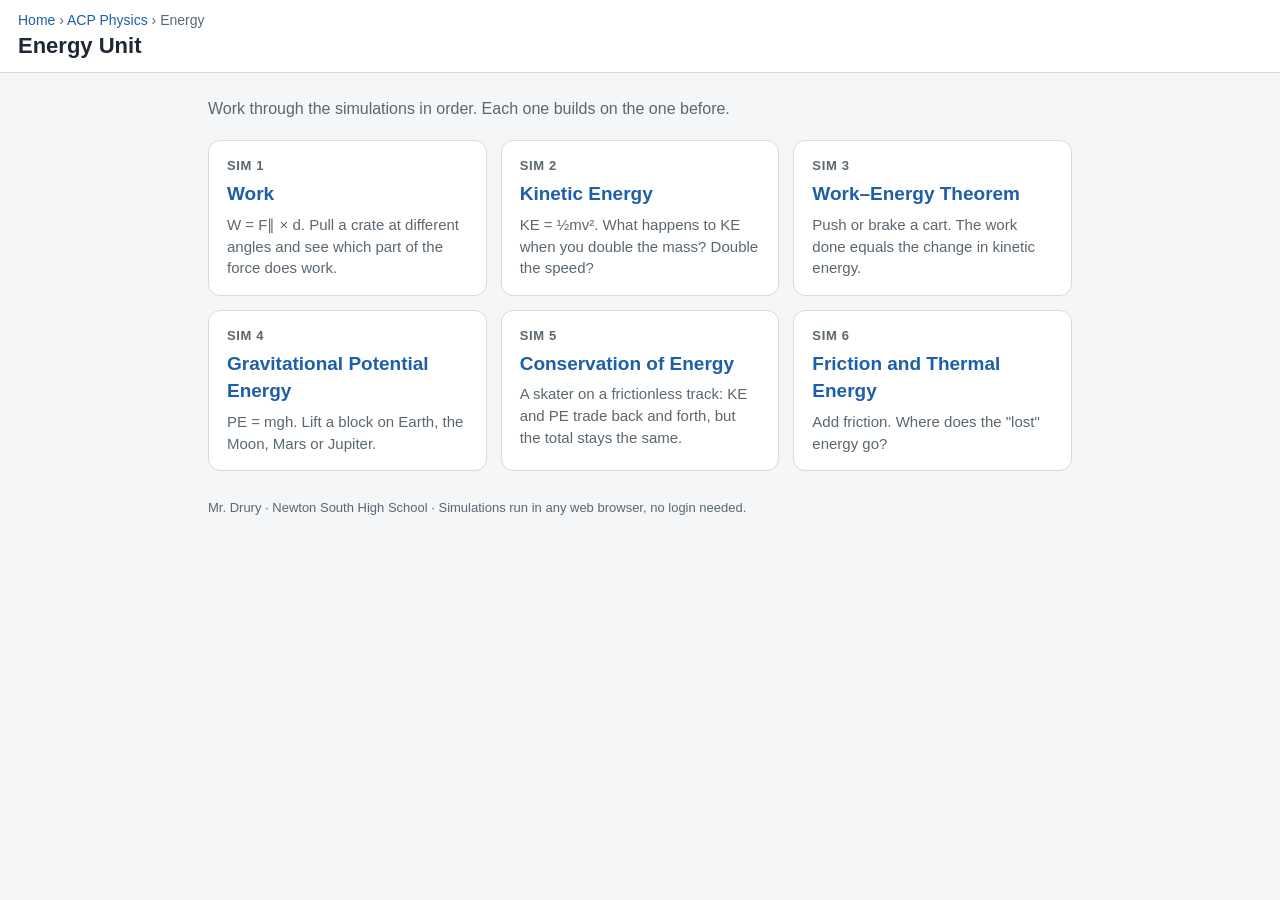
==== acp/energy/index.html @ b4f2cec8 "Add ACP energy unit: six simulations, menus and shared assets Co-Authored-By: Claude Opus 5.5 <norep" ====
<!DOCTYPE html>
<html lang="en">
<head>
<meta charset="utf-8">
<meta name="viewport" content="width=device-width, initial-scale=1">
<title>Energy | ACP Physics</title>
<link rel="stylesheet" href="../../assets/sim.css">
</head>
<body>
<header class="sim-header">
  <div>
    <div class="crumbs"><a href="../../">Home</a> › <a href="../">ACP Physics</a> › Energy</div>
    <h1>Energy Unit</h1>
  </div>
</header>
<main class="menu">
  <p class="sub">Work through the simulations in order. Each one builds on the one before.</p>
  <div class="cards">
    <a class="card-link" href="work/">
      <div class="num">Sim 1</div>
      <h2>Work</h2>
      <p>W = F∥ × d. Pull a crate at different angles and see which part of the force does work.</p>
    </a>
    <a class="card-link" href="kinetic-energy/">
      <div class="num">Sim 2</div>
      <h2>Kinetic Energy</h2>
      <p>KE = ½mv². What happens to KE when you double the mass? Double the speed?</p>
    </a>
    <a class="card-link" href="work-energy-theorem/">
      <div class="num">Sim 3</div>
      <h2>Work–Energy Theorem</h2>
      <p>Push or brake a cart. The work done equals the change in kinetic energy.</p>
    </a>
    <a class="card-link" href="potential-energy/">
      <div class="num">Sim 4</div>
      <h2>Gravitational Potential Energy</h2>
      <p>PE = mgh. Lift a block on Earth, the Moon, Mars or Jupiter.</p>
    </a>
    <a class="card-link" href="energy-conservation/">
      <div class="num">Sim 5</div>
      <h2>Conservation of Energy</h2>
      <p>A skater on a frictionless track: KE and PE trade back and forth, but the total stays the same.</p>
    </a>
    <a class="card-link" href="friction-thermal/">
      <div class="num">Sim 6</div>
      <h2>Friction and Thermal Energy</h2>
      <p>Add friction. Where does the "lost" energy go?</p>
    </a>
  </div>
  <p class="footer-note">Mr. Drury · Newton South High School · Simulations run in any web browser, no login needed.</p>
</main>
</body>
</html>
---- assets/sim.css ----
/* Shared styles for Mr. Drury's physics simulations */
:root {
  --ink: #1f2933;
  --muted: #5b6770;
  --line: #d5dbe0;
  --bg: #f4f6f8;
  --panel: #ffffff;
  --accent: #1d5fa8;
  --ke: #2e7d32;     /* kinetic: green */
  --pe: #1d5fa8;     /* potential: blue */
  --th: #c0392b;     /* thermal: red */
  --tot: #6b4c9a;    /* total: purple */
  --work: #d97706;   /* work: orange */
}
* { box-sizing: border-box; }
html, body { margin: 0; padding: 0; }
body {
  font-family: "Segoe UI", Roboto, Helvetica, Arial, sans-serif;
  color: var(--ink);
  background: var(--bg);
  font-size: 16px;
  line-height: 1.45;
}
a { color: var(--accent); }

/* ---------- Header and tabs ---------- */
.sim-header {
  display: flex; align-items: center; gap: 16px; flex-wrap: wrap;
  padding: 10px 18px; background: var(--panel); border-bottom: 1px solid var(--line);
}
.sim-header .crumbs { font-size: 14px; color: var(--muted); }
.sim-header .crumbs a { text-decoration: none; }
.sim-header h1 { font-size: 22px; margin: 0; font-weight: 650; }
.tabs { display: flex; gap: 4px; margin-left: auto; }
.tab-btn {
  font: inherit; font-size: 15px; padding: 7px 16px; border: 1px solid var(--line);
  background: var(--bg); border-radius: 8px; cursor: pointer; color: var(--ink);
}
.tab-btn.active { background: var(--accent); color: #fff; border-color: var(--accent); }
.tab-panel { display: none; }
.tab-panel.active { display: block; }

/* ---------- Simulation layout ---------- */
.sim-wrap {
  display: grid; grid-template-columns: minmax(0, 1fr) 320px; gap: 14px;
  padding: 10px 14px; max-width: 1400px; margin: 0 auto;
}
@media (max-width: 900px) { .sim-wrap { grid-template-columns: 1fr; } }
.stage {
  background: var(--panel); border: 1px solid var(--line); border-radius: 12px;
  padding: 8px; min-width: 0;
}
.stage canvas { width: 100%; height: auto; display: block; border-radius: 8px; }
.panel {
  background: var(--panel); border: 1px solid var(--line); border-radius: 12px;
  padding: 12px 14px; display: flex; flex-direction: column; gap: 8px;
}
.panel h2 { font-size: 15px; text-transform: uppercase; letter-spacing: .04em; color: var(--muted); margin: 4px 0 0; }

.ctrl label { display: flex; justify-content: space-between; font-weight: 600; font-size: 15px; }
.ctrl label .val { font-variant-numeric: tabular-nums; color: var(--accent); }
.ctrl input[type=range] { width: 100%; accent-color: var(--accent); height: 24px; margin: 2px 0; }
.ctrl select { font: inherit; width: 100%; padding: 6px; border-radius: 6px; border: 1px solid var(--line); }
.check { display: flex; align-items: center; gap: 8px; font-size: 15px; cursor: pointer; }
.check input { width: 18px; height: 18px; accent-color: var(--accent); }

.btn-row { display: flex; gap: 8px; flex-wrap: wrap; }
.btn {
  font: inherit; font-weight: 600; padding: 8px 16px; border-radius: 8px; cursor: pointer;
  border: 1px solid var(--accent); background: var(--accent); color: #fff; flex: 1;
}
.btn.secondary { background: #fff; color: var(--accent); }
.btn:disabled { opacity: .5; cursor: default; }

.readouts { border-top: 1px solid var(--line); padding-top: 8px; display: grid; gap: 3px; }
.ro { display: flex; justify-content: space-between; align-items: baseline; font-size: 16px; }
.ro .k { color: var(--muted); }
.ro .v { font-weight: 700; font-variant-numeric: tabular-nums; font-size: 17px; }
.ro.big .v { font-size: 22px; }
.eq {
  background: var(--bg); border-radius: 8px; padding: 8px 10px; font-size: 15px; text-align: center;
}
.eq b { font-size: 17px; }

/* ---------- History tab ---------- */
.history { max-width: 860px; margin: 0 auto; padding: 18px; }
.history .card {
  background: var(--panel); border: 1px solid var(--line); border-radius: 12px;
  padding: 16px 20px; margin-bottom: 14px;
}
.history h2 { margin: 0 0 6px; font-size: 20px; }
.history h3 { margin: 0 0 4px; font-size: 17px; }
.history .dates { color: var(--muted); font-weight: 500; font-size: 15px; }
.history .connect { border-left: 5px solid var(--work); }
.history .connect h3 { color: var(--work); }

/* ---------- Menu pages ---------- */
.menu { max-width: 900px; margin: 0 auto; padding: 24px 18px 40px; }
.menu h1 { margin: 0 0 4px; }
.menu .sub { color: var(--muted); margin: 0 0 20px; }
.cards { display: grid; grid-template-columns: repeat(auto-fill, minmax(250px, 1fr)); gap: 14px; }
.card-link {
  display: block; background: var(--panel); border: 1px solid var(--line); border-radius: 12px;
  padding: 16px 18px; text-decoration: none; color: var(--ink); transition: box-shadow .15s, border-color .15s;
}
.card-link:hover { border-color: var(--accent); box-shadow: 0 2px 10px rgba(0,0,0,.08); }
.card-link .num { font-size: 13px; color: var(--muted); font-weight: 600; text-transform: uppercase; letter-spacing: .05em; }
.card-link h2 { margin: 4px 0 6px; font-size: 19px; color: var(--accent); }
.card-link p { margin: 0; font-size: 15px; color: var(--muted); }
.card-link.soon { opacity: .55; pointer-events: none; }
.footer-note { margin-top: 28px; font-size: 13px; color: var(--muted); }
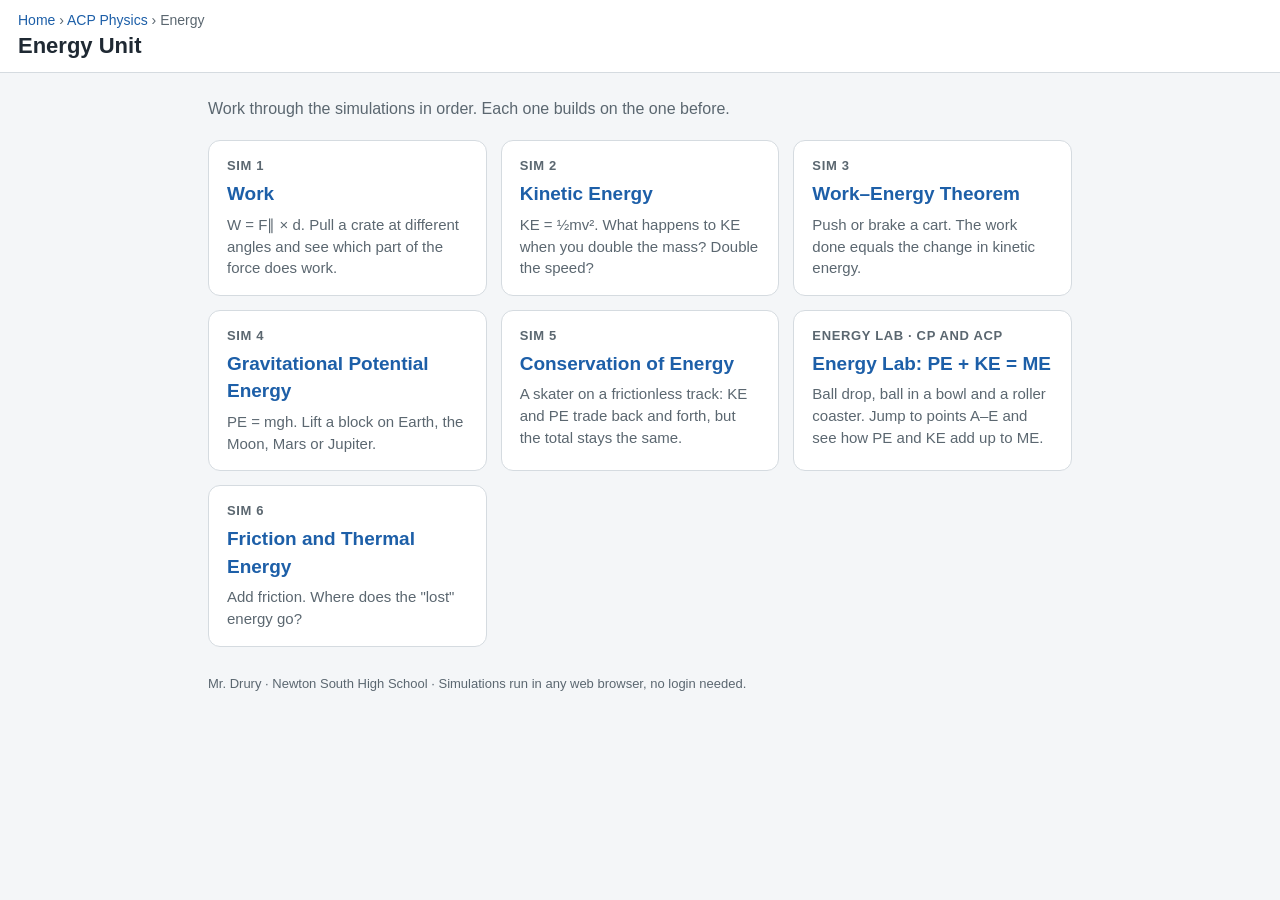
==== commit 91d93109: "Add Energy Lab sim (CP and ACP levels): ball drop, bowl, roller coaster One simulation with a CP/ACP" ====
--- a/acp/energy/index.html
+++ b/acp/energy/index.html
@@ -41,6 +41,11 @@
       <h2>Conservation of Energy</h2>
       <p>A skater on a frictionless track: KE and PE trade back and forth, but the total stays the same.</p>
     </a>
+    <a class="card-link" href="energy-lab/">
+      <div class="num">Energy Lab · CP and ACP</div>
+      <h2>Energy Lab: PE + KE = ME</h2>
+      <p>Ball drop, ball in a bowl and a roller coaster. Jump to points A–E and see how PE and KE add up to ME.</p>
+    </a>
     <a class="card-link" href="friction-thermal/">
       <div class="num">Sim 6</div>
       <h2>Friction and Thermal Energy</h2>
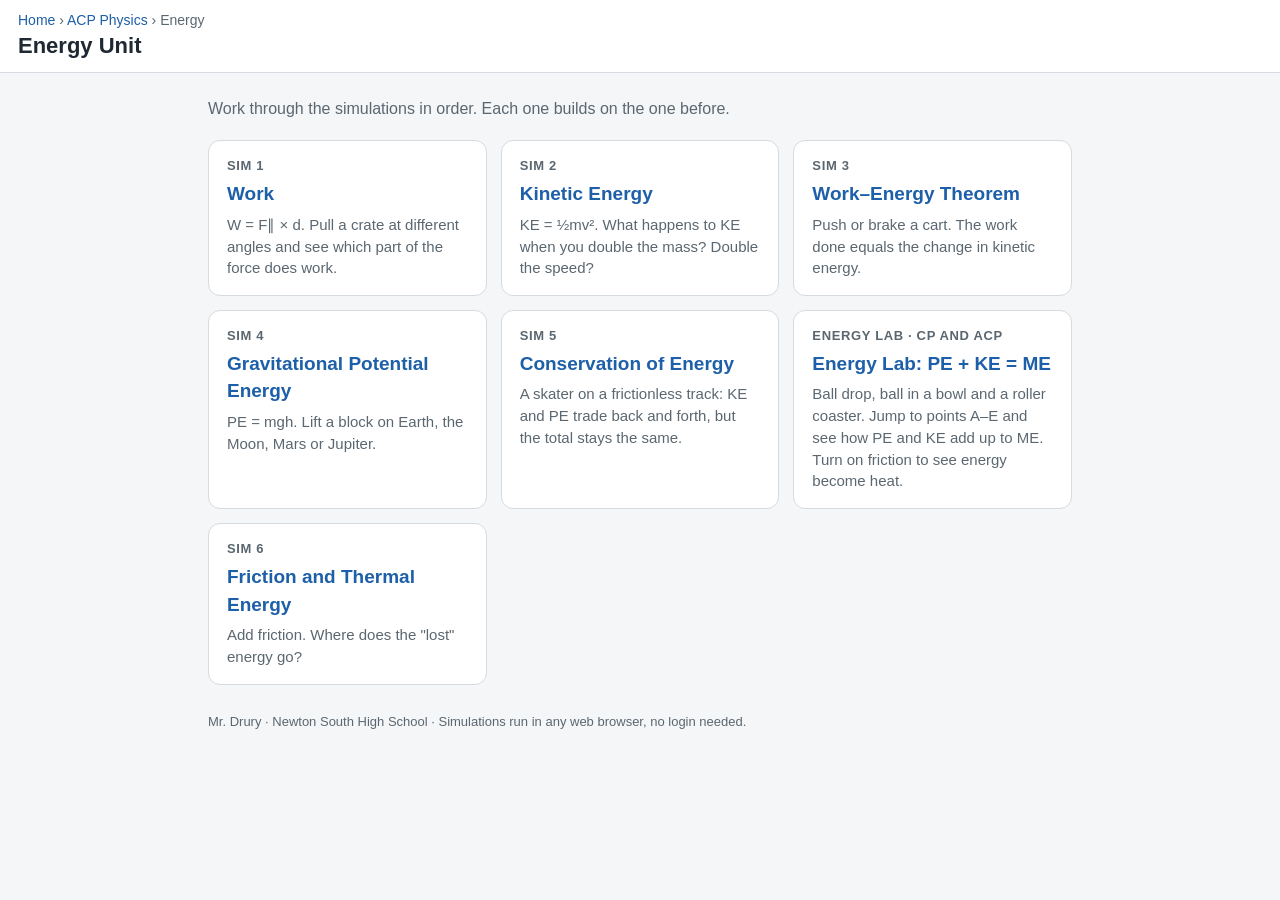
==== commit 99033cf6: "Energy Lab: add friction (CP on/off, ACP low/medium/high), use g = 10 for both levels, show speed in" ====
--- a/acp/energy/index.html
+++ b/acp/energy/index.html
@@ -44,7 +44,7 @@
     <a class="card-link" href="energy-lab/">
       <div class="num">Energy Lab · CP and ACP</div>
       <h2>Energy Lab: PE + KE = ME</h2>
-      <p>Ball drop, ball in a bowl and a roller coaster. Jump to points A–E and see how PE and KE add up to ME.</p>
+      <p>Ball drop, ball in a bowl and a roller coaster. Jump to points A–E and see how PE and KE add up to ME. Turn on friction to see energy become heat.</p>
     </a>
     <a class="card-link" href="friction-thermal/">
       <div class="num">Sim 6</div>
